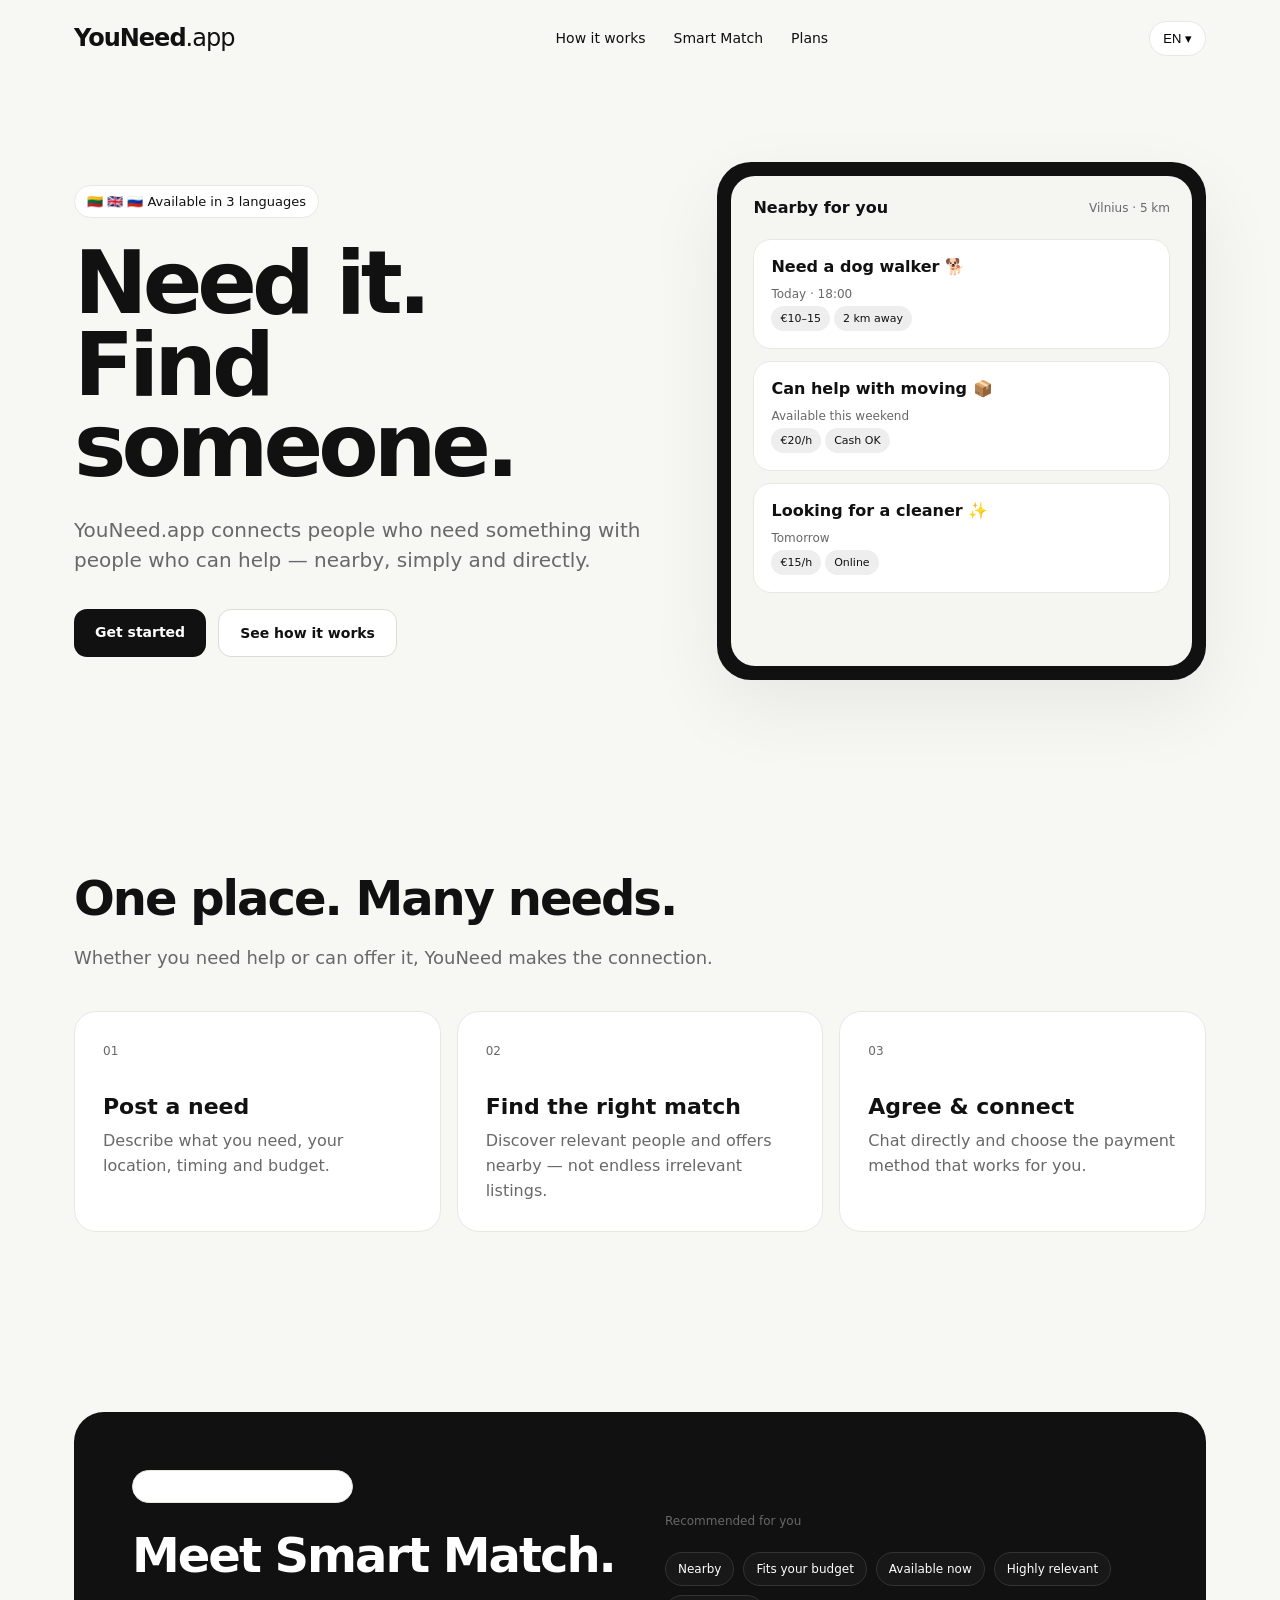
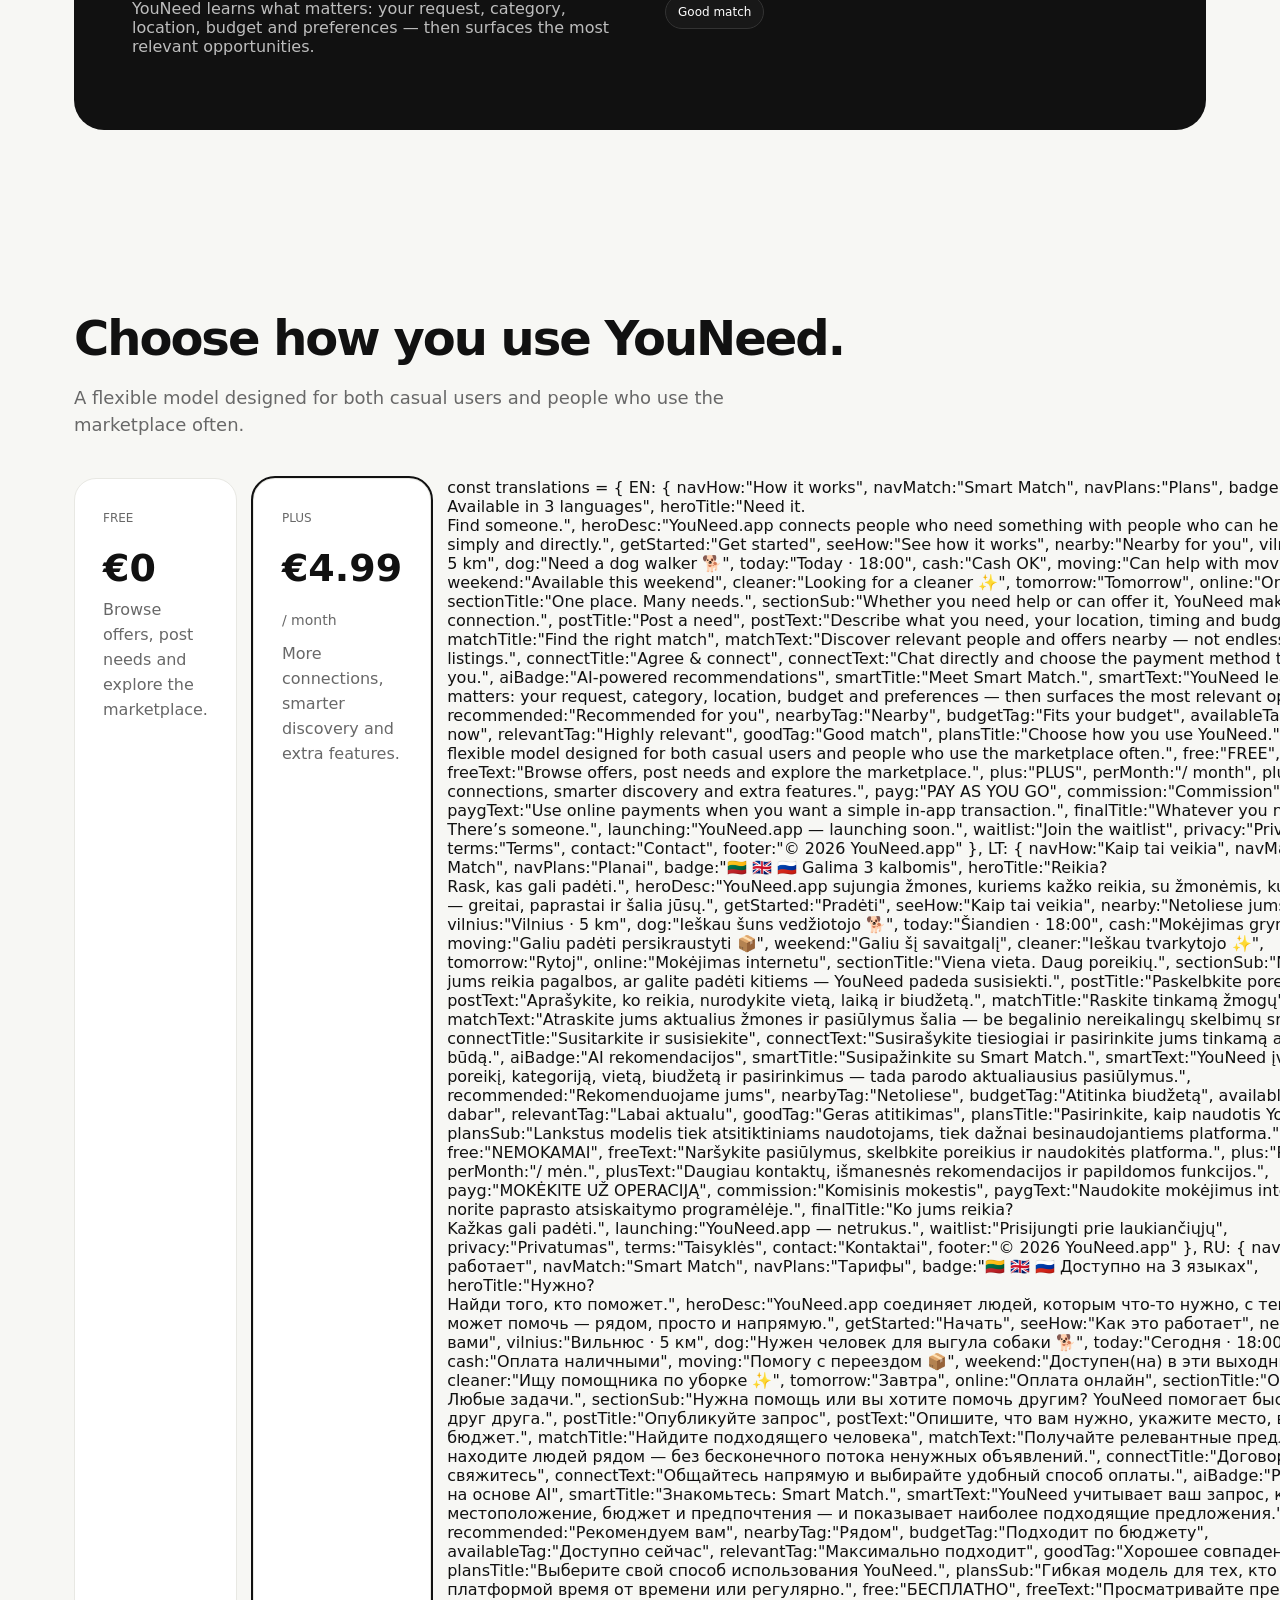
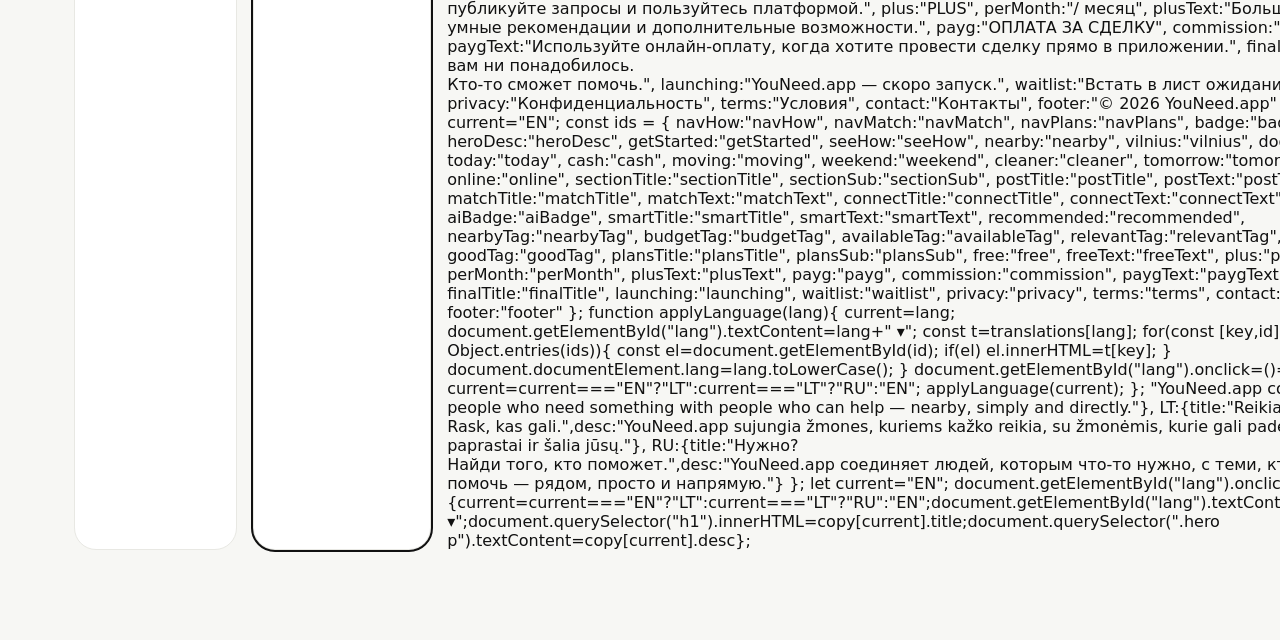
==== index.html @ da379816 "Rename youneed_landing.html to index.html" ====
<!doctype html>
<html lang="en">
<head>
<meta charset="utf-8">
<meta name="viewport" content="width=device-width, initial-scale=1">
<title>YouNeed.app — Need it. Find someone.</title>
<meta name="description" content="YouNeed.app connects people who need something with people who can help. Find nearby offers with Smart Match.">
<style>
:root{--bg:#f7f7f4;--ink:#111;--muted:#686868;--card:#fff;--line:#e8e8e3;--accent:#111}
*{box-sizing:border-box}body{margin:0;font-family:Inter,ui-sans-serif,system-ui,-apple-system,BlinkMacSystemFont,"Segoe UI",sans-serif;background:var(--bg);color:var(--ink)}
a{text-decoration:none;color:inherit}.nav{height:76px;display:flex;align-items:center;justify-content:space-between;max-width:1180px;margin:auto;padding:0 24px}
.logo{font-size:24px;font-weight:800;letter-spacing:-1px}.logo span{font-weight:400}
.navlinks{display:flex;gap:28px;font-size:14px}.lang{border:1px solid var(--line);background:white;border-radius:999px;padding:9px 13px;font-size:13px}
.hero{max-width:1180px;margin:0 auto;padding:86px 24px 100px;display:grid;grid-template-columns:1.08fr .92fr;gap:70px;align-items:center}
.badge{display:inline-flex;padding:8px 12px;border:1px solid var(--line);border-radius:999px;background:#fff;font-size:13px;margin-bottom:24px}
h1{font-size:clamp(52px,7vw,88px);line-height:.93;letter-spacing:-5px;margin:0 0 28px;max-width:760px}
.hero p{font-size:20px;line-height:1.5;color:var(--muted);max-width:610px}
.cta{display:flex;gap:12px;margin-top:34px;flex-wrap:wrap}.btn{padding:15px 21px;border-radius:13px;font-weight:700;font-size:14px}.primary{background:#111;color:#fff}.secondary{border:1px solid #dcdcd5;background:#fff}
.mock{background:#111;border-radius:34px;padding:14px;box-shadow:0 28px 80px #0001}.phone{background:#f5f5f2;border-radius:24px;padding:22px;min-height:490px}.top{display:flex;justify-content:space-between;align-items:center;margin-bottom:22px}.tiny{font-size:12px;color:var(--muted)}.request{background:#fff;border-radius:18px;padding:17px;margin:12px 0;border:1px solid var(--line)}.request b{display:block;margin-bottom:7px}.pill{display:inline-block;padding:6px 9px;border-radius:99px;background:#eee;font-size:11px;margin:4px 4px 0 0}
.section{max-width:1180px;margin:auto;padding:90px 24px}.section h2{font-size:48px;letter-spacing:-2px;margin:0 0 15px}.sub{color:var(--muted);font-size:18px;line-height:1.5;max-width:650px}
.grid{display:grid;grid-template-columns:repeat(3,1fr);gap:16px;margin-top:40px}.card{background:var(--card);border:1px solid var(--line);border-radius:22px;padding:28px;min-height:210px}.num{font-size:12px;color:var(--muted)}.card h3{font-size:22px;margin:35px 0 10px}.card p{color:var(--muted);line-height:1.55;margin:0}
.match{background:#111;color:#fff;border-radius:30px;padding:58px;display:grid;grid-template-columns:1fr 1fr;gap:50px;align-items:center}.match p{color:#bdbdbd}.match .tag{border:1px solid #333;background:#181818}.tags{display:flex;flex-wrap:wrap;gap:9px;margin-top:24px}.tag{padding:9px 12px;border-radius:999px;font-size:12px}
.pricing .card{min-height:250px}.price{font-size:38px;font-weight:800;margin:20px 0 8px}.price small{font-size:14px;font-weight:500;color:var(--muted)}.featured{outline:2px solid #111}
.final{padding:110px 24px;text-align:center}.final h2{font-size:clamp(42px,6vw,70px);letter-spacing:-3px;margin:0 auto 20px}.final p{color:var(--muted);font-size:18px}
footer{border-top:1px solid var(--line);padding:28px 24px;color:var(--muted);font-size:13px}.foot{max-width:1180px;margin:auto;display:flex;justify-content:space-between;gap:20px}
@media(max-width:800px){.navlinks{display:none}.hero{grid-template-columns:1fr;padding-top:55px}.hero h1{letter-spacing:-3px}.grid{grid-template-columns:1fr}.match{grid-template-columns:1fr;padding:35px 26px}.section h2{font-size:38px}.foot{flex-direction:column}}
</style>
</head>
<body>
<header class="nav">
  <div class="logo">YouNeed<span>.app</span></div>
  <nav class="navlinks"><a id="navHow" href="#how">How it works</a><a id="navMatch" href="#match">Smart Match</a><a id="navPlans" href="#pricing">Plans</a></nav>
  <button class="lang" id="lang">EN ▾</button>
</header>

<main>
<section class="hero">
  <div>
    <div class="badge" id="badge">🇱🇹 🇬🇧 🇷🇺 Available in 3 languages</div>
    <h1>Need it.<br>Find someone.</h1>
    <p id="heroDesc">YouNeed.app connects people who need something with people who can help — nearby, simply and directly.</p>
    <div class="cta"><a class="btn primary" id="getStarted" href="#join">Get started</a><a class="btn secondary" id="seeHow" href="#how">See how it works</a></div>
  </div>
  <div class="mock">
    <div class="phone">
      <div class="top"><b id="nearby">Nearby for you</b><span class="tiny" id="vilnius">Vilnius · 5 km</span></div>
      <div class="request"><b id="dog">Need a dog walker 🐕</b><span class="tiny" id="today">Today · 18:00</span><div><span class="pill">€10–15</span><span class="pill">2 km away</span></div></div>
      <div class="request"><b id="moving">Can help with moving 📦</b><span class="tiny" id="weekend">Available this weekend</span><div><span class="pill">€20/h</span><span class="pill" id="cash">Cash OK</span></div></div>
      <div class="request"><b id="cleaner">Looking for a cleaner ✨</b><span class="tiny" id="tomorrow">Tomorrow</span><div><span class="pill">€15/h</span><span class="pill" id="online">Online</span></div></div>
    </div>
  </div>
</section>

<section class="section" id="how">
  <h2 id="sectionTitle">One place. Many needs.</h2><p class="sub" id="sectionSub">Whether you need help or can offer it, YouNeed makes the connection.</p>
  <div class="grid">
    <div class="card"><span class="num">01</span><h3 id="postTitle">Post a need</h3><p id="postText">Describe what you need, your location, timing and budget.</p></div>
    <div class="card"><span class="num">02</span><h3 id="matchTitle">Find the right match</h3><p id="matchText">Discover relevant people and offers nearby — not endless irrelevant listings.</p></div>
    <div class="card"><span class="num">03</span><h3 id="connectTitle">Agree & connect</h3><p id="connectText">Chat directly and choose the payment method that works for you.</p></div>
  </div>
</section>

<section class="section" id="match">
  <div class="match">
    <div><span class="badge" id="aiBadge">AI-powered recommendations</span><h2 id="smartTitle">Meet Smart Match.</h2><p id="smartText">YouNeed learns what matters: your request, category, location, budget and preferences — then surfaces the most relevant opportunities.</p></div>
    <div><div class="tiny" id="recommended">Recommended for you</div><div class="tags"><span class="tag" id="nearbyTag">Nearby</span><span class="tag" id="budgetTag">Fits your budget</span><span class="tag" id="availableTag">Available now</span><span class="tag" id="relevantTag">Highly relevant</span><span class="tag" id="goodTag">Good match</span></div></div>
  </div>
</section>

<section class="section pricing" id="pricing">
  <h2 id="plansTitle">Choose how you use YouNeed.</h2><p class="sub" id="plansSub">A flexible model designed for both casual users and people who use the marketplace often.</p>
  <div class="grid">
    <div class="card"><span class="num" id="free">FREE</span><div class="price">€0</div><p id="freeText">Browse offers, post needs and explore the marketplace.</p></div>
    <div class="card featured"><span class="num" id="plus">PLUS</span><div class="price">€4.99 <small id="perMonth">/ month</small></div><p id="plusText">More connections, smarter discovery and extra features.</p></div>
    <div<script>
const translations = {
  EN: {
    navHow:"How it works", navMatch:"Smart Match", navPlans:"Plans",
    badge:"🇱🇹 🇬🇧 🇷🇺 Available in 3 languages",
    heroTitle:"Need it.<br>Find someone.",
    heroDesc:"YouNeed.app connects people who need something with people who can help — nearby, simply and directly.",
    getStarted:"Get started", seeHow:"See how it works",
    nearby:"Nearby for you", vilnius:"Vilnius · 5 km",
    dog:"Need a dog walker 🐕", today:"Today · 18:00", cash:"Cash OK",
    moving:"Can help with moving 📦", weekend:"Available this weekend",
    cleaner:"Looking for a cleaner ✨", tomorrow:"Tomorrow",
    online:"Online",
    sectionTitle:"One place. Many needs.",
    sectionSub:"Whether you need help or can offer it, YouNeed makes the connection.",
    postTitle:"Post a need", postText:"Describe what you need, your location, timing and budget.",
    matchTitle:"Find the right match", matchText:"Discover relevant people and offers nearby — not endless irrelevant listings.",
    connectTitle:"Agree & connect", connectText:"Chat directly and choose the payment method that works for you.",
    aiBadge:"AI-powered recommendations", smartTitle:"Meet Smart Match.",
    smartText:"YouNeed learns what matters: your request, category, location, budget and preferences — then surfaces the most relevant opportunities.",
    recommended:"Recommended for you", nearbyTag:"Nearby", budgetTag:"Fits your budget", availableTag:"Available now", relevantTag:"Highly relevant", goodTag:"Good match",
    plansTitle:"Choose how you use YouNeed.", plansSub:"A flexible model designed for both casual users and people who use the marketplace often.",
    free:"FREE", freeText:"Browse offers, post needs and explore the marketplace.",
    plus:"PLUS", perMonth:"/ month", plusText:"More connections, smarter discovery and extra features.",
    payg:"PAY AS YOU GO", commission:"Commission", paygText:"Use online payments when you want a simple in-app transaction.",
    finalTitle:"Whatever you need.<br>There’s someone.", launching:"YouNeed.app — launching soon.", waitlist:"Join the waitlist",
    privacy:"Privacy", terms:"Terms", contact:"Contact", footer:"© 2026 YouNeed.app"
  },
  LT: {
    navHow:"Kaip tai veikia", navMatch:"Smart Match", navPlans:"Planai",
    badge:"🇱🇹 🇬🇧 🇷🇺 Galima 3 kalbomis",
    heroTitle:"Reikia?<br>Rask, kas gali padėti.",
    heroDesc:"YouNeed.app sujungia žmones, kuriems kažko reikia, su žmonėmis, kurie gali padėti — greitai, paprastai ir šalia jūsų.",
    getStarted:"Pradėti", seeHow:"Kaip tai veikia",
    nearby:"Netoliese jums", vilnius:"Vilnius · 5 km",
    dog:"Ieškau šuns vedžiotojo 🐕", today:"Šiandien · 18:00", cash:"Mokėjimas grynais",
    moving:"Galiu padėti persikraustyti 📦", weekend:"Galiu šį savaitgalį",
    cleaner:"Ieškau tvarkytojo ✨", tomorrow:"Rytoj",
    online:"Mokėjimas internetu",
    sectionTitle:"Viena vieta. Daug poreikių.",
    sectionSub:"Nesvarbu, ar jums reikia pagalbos, ar galite padėti kitiems — YouNeed padeda susisiekti.",
    postTitle:"Paskelbkite poreikį", postText:"Aprašykite, ko reikia, nurodykite vietą, laiką ir biudžetą.",
    matchTitle:"Raskite tinkamą žmogų", matchText:"Atraskite jums aktualius žmones ir pasiūlymus šalia — be begalinio nereikalingų skelbimų srauto.",
    connectTitle:"Susitarkite ir susisiekite", connectText:"Susirašykite tiesiogiai ir pasirinkite jums tinkamą atsiskaitymo būdą.",
    aiBadge:"AI rekomendacijos", smartTitle:"Susipažinkite su Smart Match.",
    smartText:"YouNeed įvertina jūsų poreikį, kategoriją, vietą, biudžetą ir pasirinkimus — tada parodo aktualiausius pasiūlymus.",
    recommended:"Rekomenduojame jums", nearbyTag:"Netoliese", budgetTag:"Atitinka biudžetą", availableTag:"Galima dabar", relevantTag:"Labai aktualu", goodTag:"Geras atitikimas",
    plansTitle:"Pasirinkite, kaip naudotis YouNeed.", plansSub:"Lankstus modelis tiek atsitiktiniams naudotojams, tiek dažnai besinaudojantiems platforma.",
    free:"NEMOKAMAI", freeText:"Naršykite pasiūlymus, skelbkite poreikius ir naudokitės platforma.",
    plus:"PLUS", perMonth:"/ mėn.", plusText:"Daugiau kontaktų, išmanesnės rekomendacijos ir papildomos funkcijos.",
    payg:"MOKĖKITE UŽ OPERACIJĄ", commission:"Komisinis mokestis", paygText:"Naudokite mokėjimus internetu, kai norite paprasto atsiskaitymo programėlėje.",
    finalTitle:"Ko jums reikia?<br>Kažkas gali padėti.", launching:"YouNeed.app — netrukus.", waitlist:"Prisijungti prie laukiančiųjų",
    privacy:"Privatumas", terms:"Taisyklės", contact:"Kontaktai", footer:"© 2026 YouNeed.app"
  },
  RU: {
    navHow:"Как это работает", navMatch:"Smart Match", navPlans:"Тарифы",
    badge:"🇱🇹 🇬🇧 🇷🇺 Доступно на 3 языках",
    heroTitle:"Нужно?<br>Найди того, кто поможет.",
    heroDesc:"YouNeed.app соединяет людей, которым что-то нужно, с теми, кто может помочь — рядом, просто и напрямую.",
    getStarted:"Начать", seeHow:"Как это работает",
    nearby:"Рядом с вами", vilnius:"Вильнюс · 5 км",
    dog:"Нужен человек для выгула собаки 🐕", today:"Сегодня · 18:00", cash:"Оплата наличными",
    moving:"Помогу с переездом 📦", weekend:"Доступен(на) в эти выходные",
    cleaner:"Ищу помощника по уборке ✨", tomorrow:"Завтра",
    online:"Оплата онлайн",
    sectionTitle:"Одно место. Любые задачи.",
    sectionSub:"Нужна помощь или вы хотите помочь другим? YouNeed помогает быстро найти друг друга.",
    postTitle:"Опубликуйте запрос", postText:"Опишите, что вам нужно, укажите место, время и бюджет.",
    matchTitle:"Найдите подходящего человека", matchText:"Получайте релевантные предложения и находите людей рядом — без бесконечного потока ненужных объявлений.",
    connectTitle:"Договоритесь и свяжитесь", connectText:"Общайтесь напрямую и выбирайте удобный способ оплаты.",
    aiBadge:"Рекомендации на основе AI", smartTitle:"Знакомьтесь: Smart Match.",
    smartText:"YouNeed учитывает ваш запрос, категорию, местоположение, бюджет и предпочтения — и показывает наиболее подходящие предложения.",
    recommended:"Рекомендуем вам", nearbyTag:"Рядом", budgetTag:"Подходит по бюджету", availableTag:"Доступно сейчас", relevantTag:"Максимально подходит", goodTag:"Хорошее совпадение",
    plansTitle:"Выберите свой способ использования YouNeed.", plansSub:"Гибкая модель для тех, кто пользуется платформой время от времени или регулярно.",
    free:"БЕСПЛАТНО", freeText:"Просматривайте предложения, публикуйте запросы и пользуйтесь платформой.",
    plus:"PLUS", perMonth:"/ месяц", plusText:"Больше контактов, умные рекомендации и дополнительные возможности.",
    payg:"ОПЛАТА ЗА СДЕЛКУ", commission:"Комиссия", paygText:"Используйте онлайн-оплату, когда хотите провести сделку прямо в приложении.",
    finalTitle:"Что бы вам ни понадобилось.<br>Кто-то сможет помочь.", launching:"YouNeed.app — скоро запуск.", waitlist:"Встать в лист ожидания",
    privacy:"Конфиденциальность", terms:"Условия", contact:"Контакты", footer:"© 2026 YouNeed.app"
  }
};

let current="EN";
const ids = {
  navHow:"navHow", navMatch:"navMatch", navPlans:"navPlans", badge:"badge",
  heroDesc:"heroDesc", getStarted:"getStarted", seeHow:"seeHow",
  nearby:"nearby", vilnius:"vilnius", dog:"dog", today:"today", cash:"cash",
  moving:"moving", weekend:"weekend", cleaner:"cleaner", tomorrow:"tomorrow", online:"online",
  sectionTitle:"sectionTitle", sectionSub:"sectionSub", postTitle:"postTitle", postText:"postText",
  matchTitle:"matchTitle", matchText:"matchText", connectTitle:"connectTitle", connectText:"connectText",
  aiBadge:"aiBadge", smartTitle:"smartTitle", smartText:"smartText", recommended:"recommended",
  nearbyTag:"nearbyTag", budgetTag:"budgetTag", availableTag:"availableTag", relevantTag:"relevantTag", goodTag:"goodTag",
  plansTitle:"plansTitle", plansSub:"plansSub", free:"free", freeText:"freeText",
  plus:"plus", perMonth:"perMonth", plusText:"plusText", payg:"payg", commission:"commission", paygText:"paygText",
  finalTitle:"finalTitle", launching:"launching", waitlist:"waitlist", privacy:"privacy", terms:"terms", contact:"contact", footer:"footer"
};
function applyLanguage(lang){
  current=lang;
  document.getElementById("lang").textContent=lang+" ▾";
  const t=translations[lang];
  for(const [key,id] of Object.entries(ids)){
    const el=document.getElementById(id);
    if(el) el.innerHTML=t[key];
  }
  document.documentElement.lang=lang.toLowerCase();
}
document.getElementById("lang").onclick=()=>{
  current=current==="EN"?"LT":current==="LT"?"RU":"EN";
  applyLanguage(current);
};
</script>"YouNeed.app connects people who need something with people who can help — nearby, simply and directly."},
 LT:{title:"Reikia?<br>Rask, kas gali.",desc:"YouNeed.app sujungia žmones, kuriems kažko reikia, su žmonėmis, kurie gali padėti — greitai, paprastai ir šalia jūsų."},
 RU:{title:"Нужно?<br>Найди того, кто поможет.",desc:"YouNeed.app соединяет людей, которым что-то нужно, с теми, кто может помочь — рядом, просто и напрямую."}
};
let current="EN";
document.getElementById("lang").onclick=()=>{current=current==="EN"?"LT":current==="LT"?"RU":"EN";document.getElementById("lang").textContent=current+" ▾";document.querySelector("h1").innerHTML=copy[current].title;document.querySelector(".hero p").textContent=copy[current].desc};
</script>
</body>
</html>
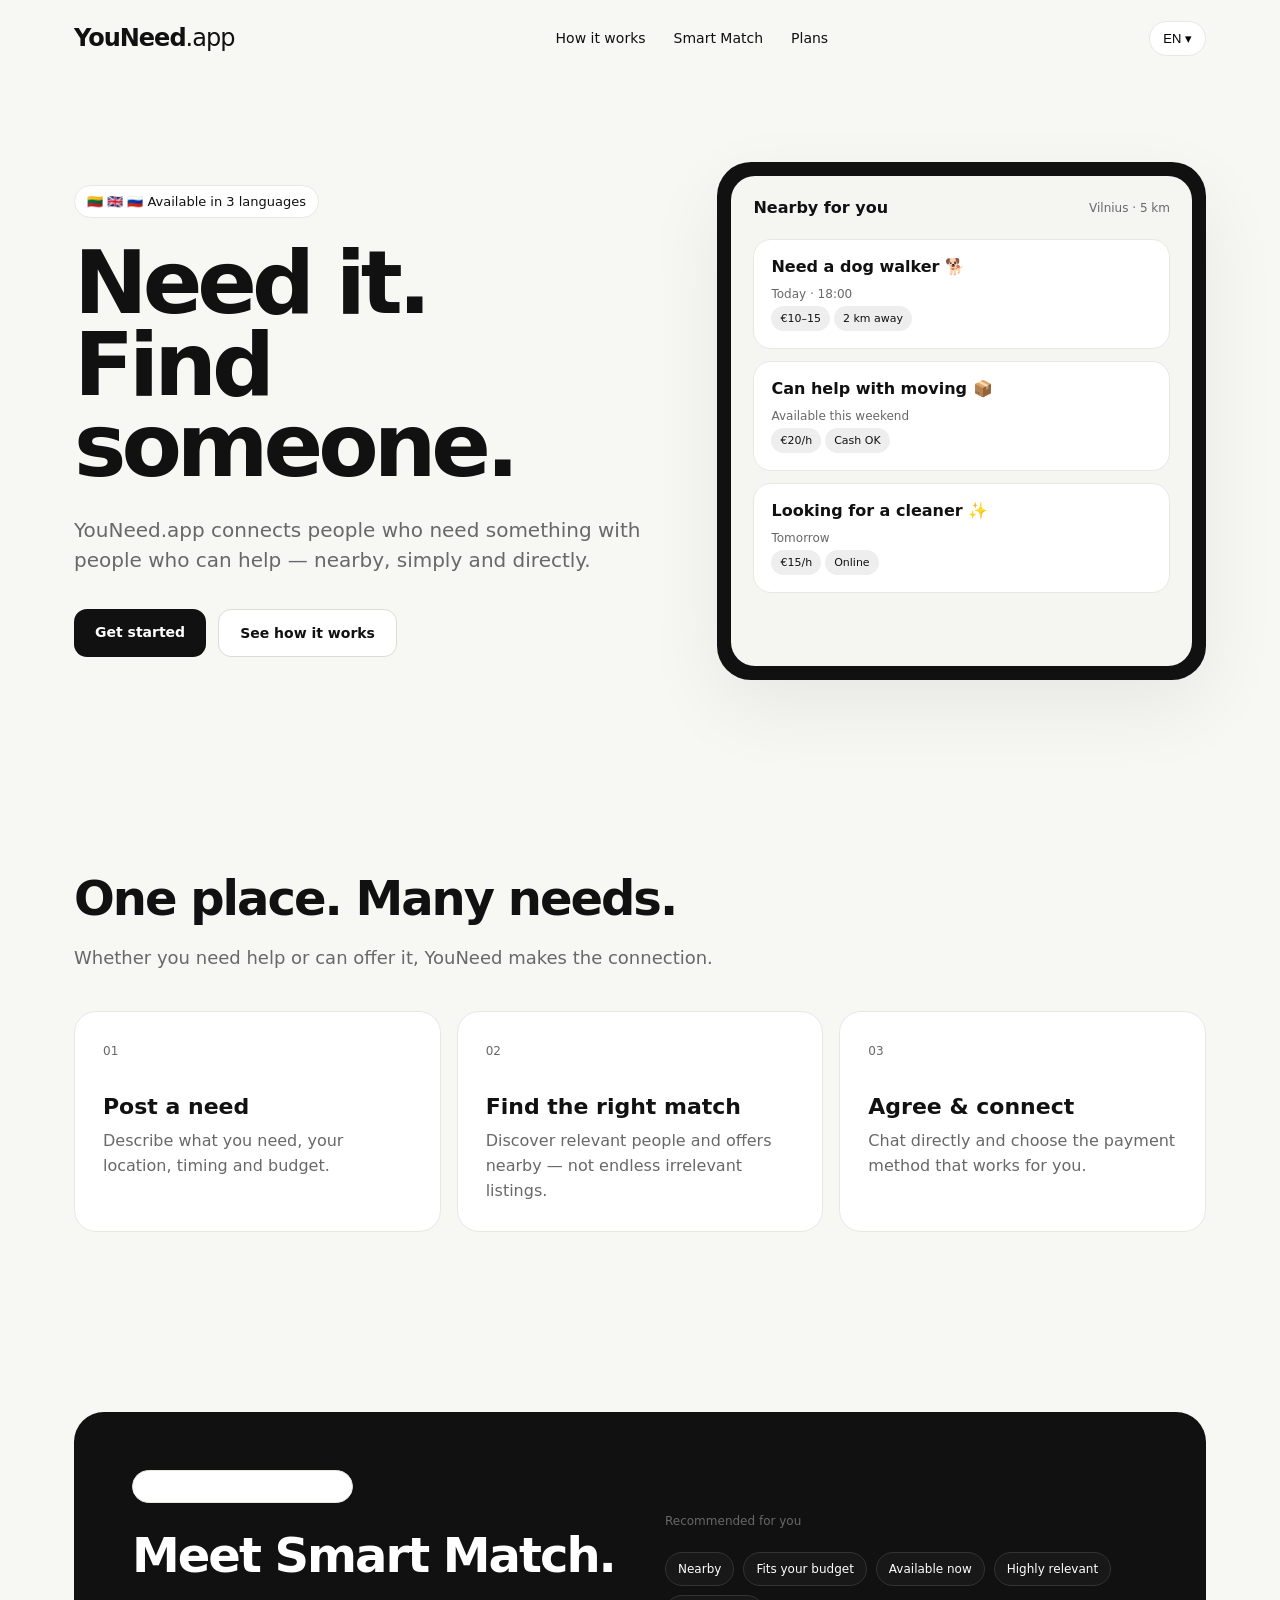
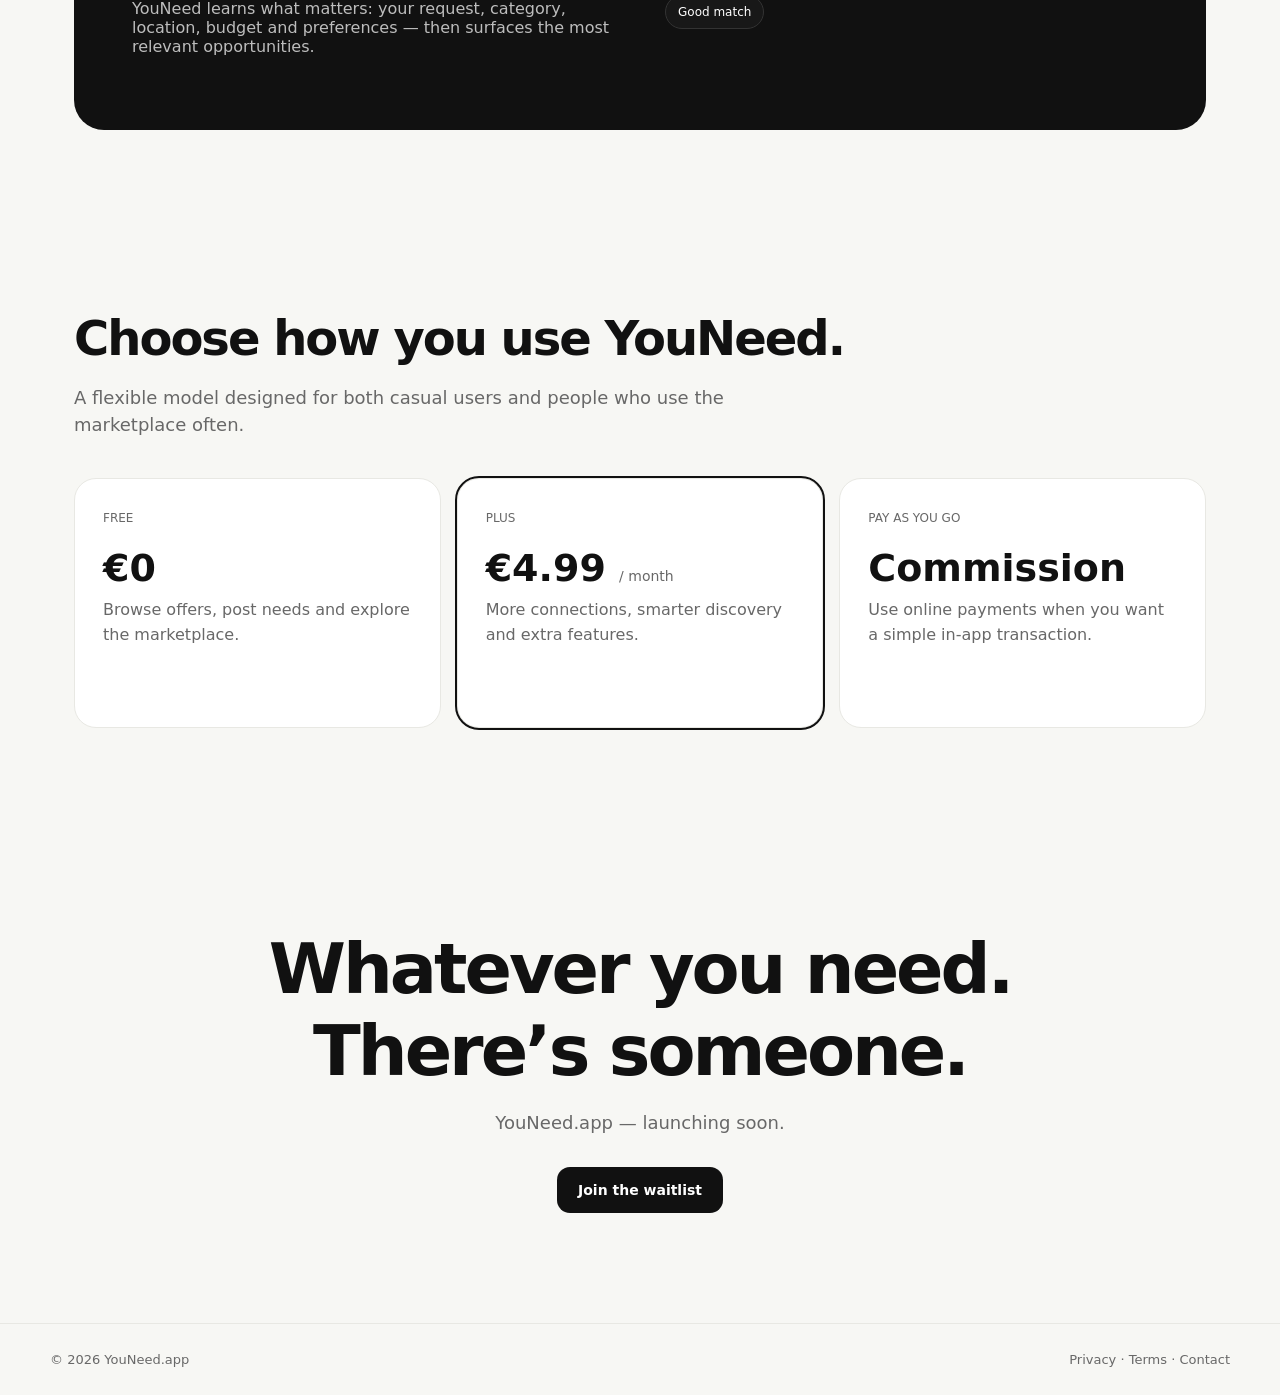
==== commit e56cb71e: "Rename youneed_landing_fixed.html to index.html" ====
--- a/index.html
+++ b/index.html
@@ -37,7 +37,7 @@
 <section class="hero">
   <div>
     <div class="badge" id="badge">🇱🇹 🇬🇧 🇷🇺 Available in 3 languages</div>
-    <h1>Need it.<br>Find someone.</h1>
+    <h1 id="heroTitle">Need it.<br>Find someone.</h1>
     <p id="heroDesc">YouNeed.app connects people who need something with people who can help — nearby, simply and directly.</p>
     <div class="cta"><a class="btn primary" id="getStarted" href="#join">Get started</a><a class="btn secondary" id="seeHow" href="#how">See how it works</a></div>
   </div>
@@ -72,7 +72,20 @@
   <div class="grid">
     <div class="card"><span class="num" id="free">FREE</span><div class="price">€0</div><p id="freeText">Browse offers, post needs and explore the marketplace.</p></div>
     <div class="card featured"><span class="num" id="plus">PLUS</span><div class="price">€4.99 <small id="perMonth">/ month</small></div><p id="plusText">More connections, smarter discovery and extra features.</p></div>
-    <div<script>
+    <div class="card"><span class="num" id="payg">PAY AS YOU GO</span><div class="price" id="commission">Commission</div><p id="paygText">Use online payments when you want a simple in-app transaction.</p></div>
+  </div>
+</section>
+
+<section class="final" id="join">
+  <h2 id="finalTitle">Whatever you need.<br>There’s someone.</h2>
+  <p id="launching">YouNeed.app — launching soon.</p>
+  <div class="cta" style="justify-content:center"><a class="btn primary" id="waitlist" href="mailto:hello@youneed.app">Join the waitlist</a></div>
+</section>
+</main>
+
+<footer><div class="foot"><span id="footer">© 2026 YouNeed.app</span><span><a id="privacy" href="#">Privacy</a> · <a id="terms" href="#">Terms</a> · <a id="contact" href="mailto:hello@youneed.app">Contact</a></span></div></footer>
+
+<script>
 const translations = {
   EN: {
     navHow:"How it works", navMatch:"Smart Match", navPlans:"Plans",
@@ -157,7 +170,7 @@
 let current="EN";
 const ids = {
   navHow:"navHow", navMatch:"navMatch", navPlans:"navPlans", badge:"badge",
-  heroDesc:"heroDesc", getStarted:"getStarted", seeHow:"seeHow",
+  heroTitle:"heroTitle", heroDesc:"heroDesc", getStarted:"getStarted", seeHow:"seeHow",
   nearby:"nearby", vilnius:"vilnius", dog:"dog", today:"today", cash:"cash",
   moving:"moving", weekend:"weekend", cleaner:"cleaner", tomorrow:"tomorrow", online:"online",
   sectionTitle:"sectionTitle", sectionSub:"sectionSub", postTitle:"postTitle", postText:"postText",
@@ -182,12 +195,6 @@
   current=current==="EN"?"LT":current==="LT"?"RU":"EN";
   applyLanguage(current);
 };
-</script>"YouNeed.app connects people who need something with people who can help — nearby, simply and directly."},
- LT:{title:"Reikia?<br>Rask, kas gali.",desc:"YouNeed.app sujungia žmones, kuriems kažko reikia, su žmonėmis, kurie gali padėti — greitai, paprastai ir šalia jūsų."},
- RU:{title:"Нужно?<br>Найди того, кто поможет.",desc:"YouNeed.app соединяет людей, которым что-то нужно, с теми, кто может помочь — рядом, просто и напрямую."}
-};
-let current="EN";
-document.getElementById("lang").onclick=()=>{current=current==="EN"?"LT":current==="LT"?"RU":"EN";document.getElementById("lang").textContent=current+" ▾";document.querySelector("h1").innerHTML=copy[current].title;document.querySelector(".hero p").textContent=copy[current].desc};
 </script>
 </body>
 </html>
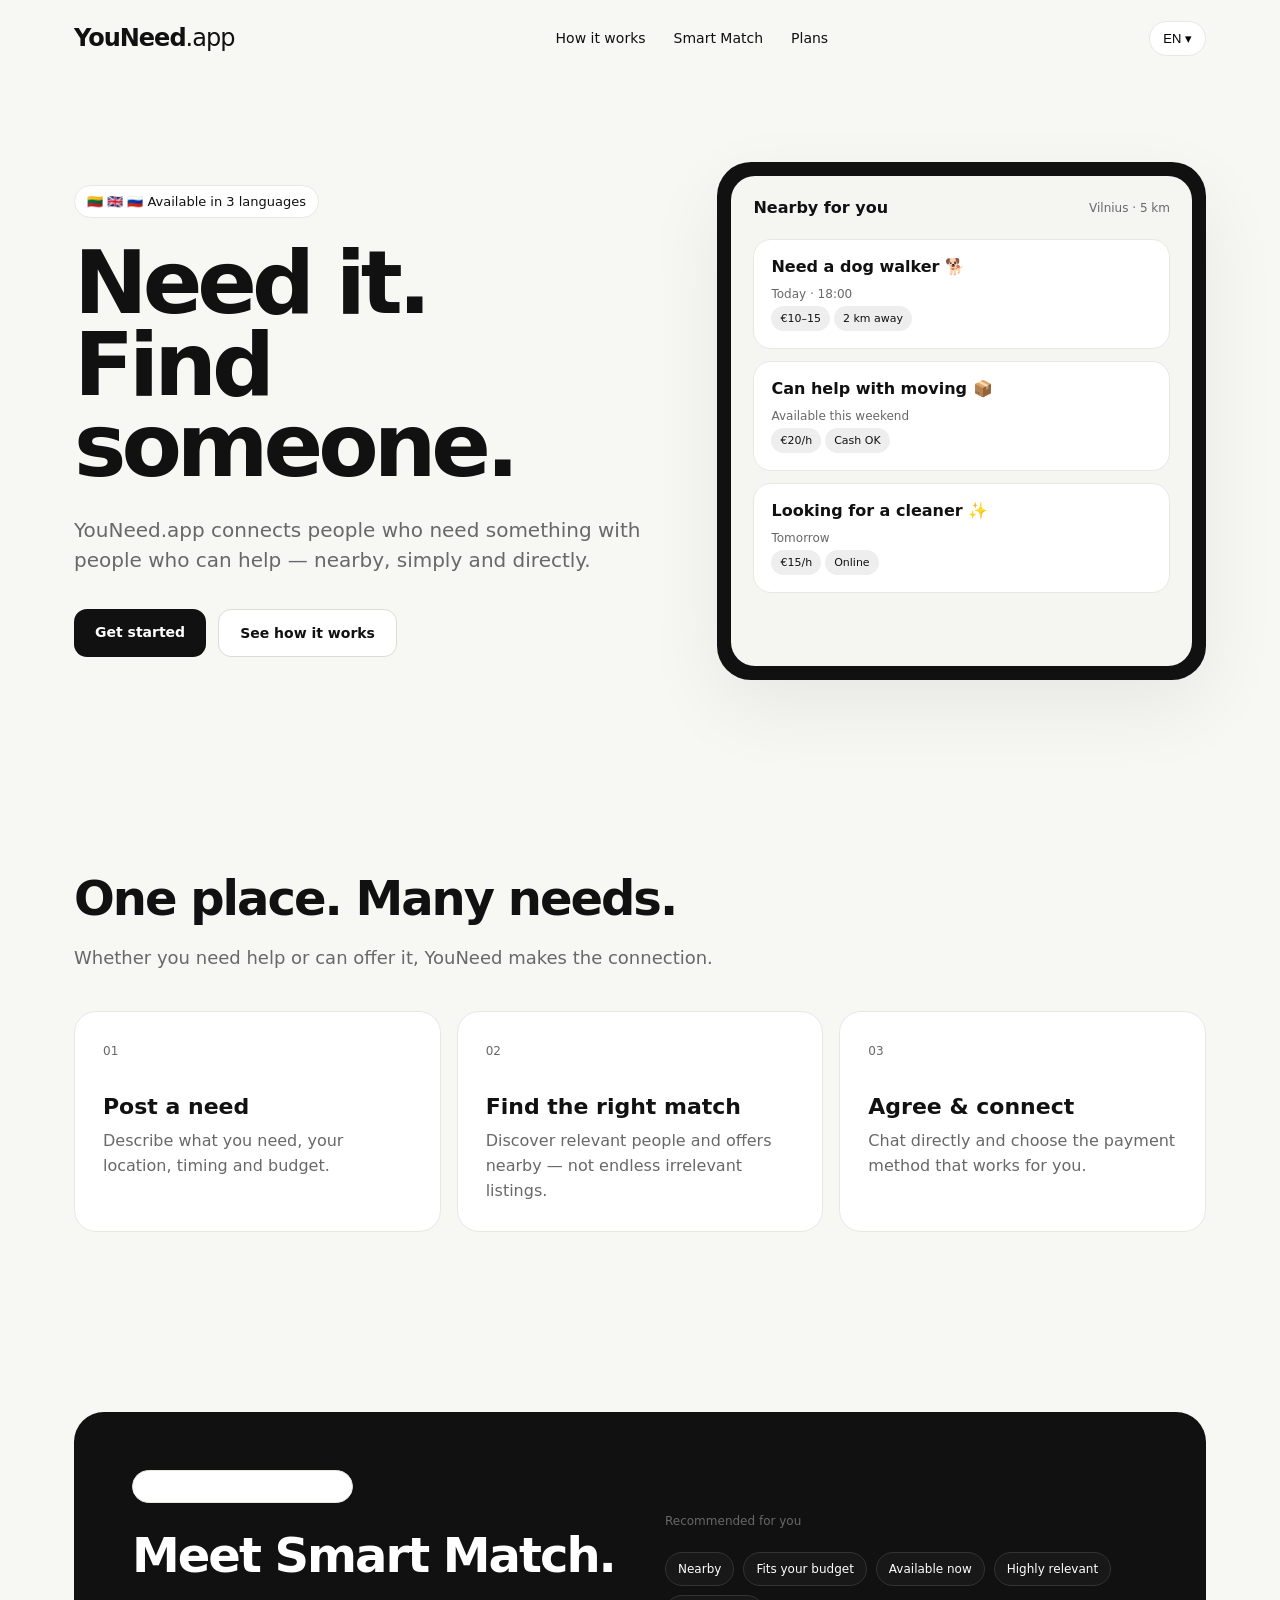
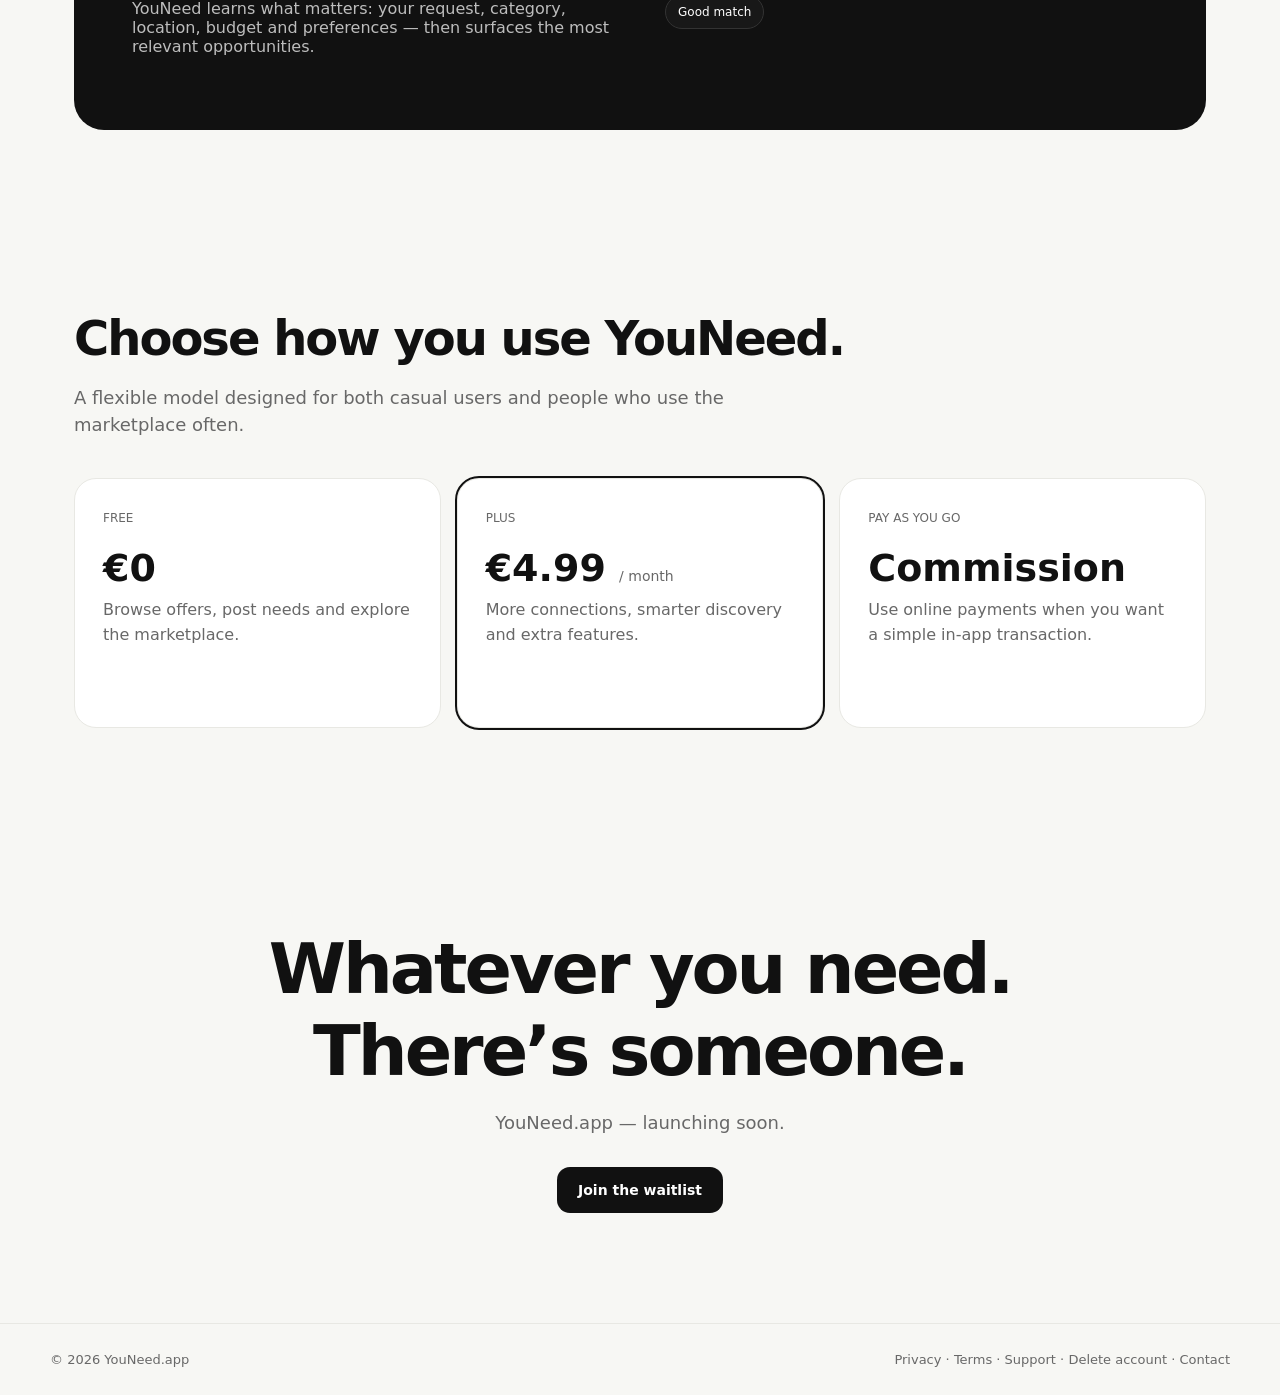
==== commit bb40ddeb: "Publish public Privacy, Terms, and Support pages on youneed.lt. Adds verified AI/Gemini voice-task d" ====
--- a/index.html
+++ b/index.html
@@ -83,7 +83,7 @@
 </section>
 </main>
 
-<footer><div class="foot"><span id="footer">© 2026 YouNeed.app</span><span><a id="privacy" href="#">Privacy</a> · <a id="terms" href="#">Terms</a> · <a id="contact" href="mailto:hello@youneed.app">Contact</a></span></div></footer>
+<footer><div class="foot"><span id="footer">© 2026 YouNeed.app</span><span><a id="privacy" href="/privacy">Privacy</a> · <a id="terms" href="/terms">Terms</a> · <a href="/support" id="supportLink">Support</a> · <a href="/delete-account" id="deleteAccount">Delete account</a> · <a id="contact" href="mailto:hello@youneed.app">Contact</a></span></div></footer>
 
 <script>
 const translations = {
@@ -111,7 +111,7 @@
     plus:"PLUS", perMonth:"/ month", plusText:"More connections, smarter discovery and extra features.",
     payg:"PAY AS YOU GO", commission:"Commission", paygText:"Use online payments when you want a simple in-app transaction.",
     finalTitle:"Whatever you need.<br>There’s someone.", launching:"YouNeed.app — launching soon.", waitlist:"Join the waitlist",
-    privacy:"Privacy", terms:"Terms", contact:"Contact", footer:"© 2026 YouNeed.app"
+    privacy:"Privacy", terms:"Terms", deleteAccount:"Delete account", contact:"Contact", footer:"© 2026 YouNeed.app"
   },
   LT: {
     navHow:"Kaip tai veikia", navMatch:"Smart Match", navPlans:"Planai",
@@ -137,7 +137,7 @@
     plus:"PLUS", perMonth:"/ mėn.", plusText:"Daugiau kontaktų, išmanesnės rekomendacijos ir papildomos funkcijos.",
     payg:"MOKĖKITE UŽ OPERACIJĄ", commission:"Komisinis mokestis", paygText:"Naudokite mokėjimus internetu, kai norite paprasto atsiskaitymo programėlėje.",
     finalTitle:"Ko jums reikia?<br>Kažkas gali padėti.", launching:"YouNeed.app — netrukus.", waitlist:"Prisijungti prie laukiančiųjų",
-    privacy:"Privatumas", terms:"Taisyklės", contact:"Kontaktai", footer:"© 2026 YouNeed.app"
+    privacy:"Privatumas", terms:"Taisyklės", deleteAccount:"Ištrinti paskyrą", contact:"Kontaktai", footer:"© 2026 YouNeed.app"
   },
   RU: {
     navHow:"Как это работает", navMatch:"Smart Match", navPlans:"Тарифы",
@@ -163,7 +163,7 @@
     plus:"PLUS", perMonth:"/ месяц", plusText:"Больше контактов, умные рекомендации и дополнительные возможности.",
     payg:"ОПЛАТА ЗА СДЕЛКУ", commission:"Комиссия", paygText:"Используйте онлайн-оплату, когда хотите провести сделку прямо в приложении.",
     finalTitle:"Что бы вам ни понадобилось.<br>Кто-то сможет помочь.", launching:"YouNeed.app — скоро запуск.", waitlist:"Встать в лист ожидания",
-    privacy:"Конфиденциальность", terms:"Условия", contact:"Контакты", footer:"© 2026 YouNeed.app"
+    privacy:"Конфиденциальность", terms:"Условия", deleteAccount:"Удалить аккаунт", contact:"Контакты", footer:"© 2026 YouNeed.app"
   }
 };
 
@@ -179,7 +179,7 @@
   nearbyTag:"nearbyTag", budgetTag:"budgetTag", availableTag:"availableTag", relevantTag:"relevantTag", goodTag:"goodTag",
   plansTitle:"plansTitle", plansSub:"plansSub", free:"free", freeText:"freeText",
   plus:"plus", perMonth:"perMonth", plusText:"plusText", payg:"payg", commission:"commission", paygText:"paygText",
-  finalTitle:"finalTitle", launching:"launching", waitlist:"waitlist", privacy:"privacy", terms:"terms", contact:"contact", footer:"footer"
+  finalTitle:"finalTitle", launching:"launching", waitlist:"waitlist", privacy:"privacy", terms:"terms", deleteAccount:"deleteAccount", contact:"contact", footer:"footer"
 };
 function applyLanguage(lang){
   current=lang;
